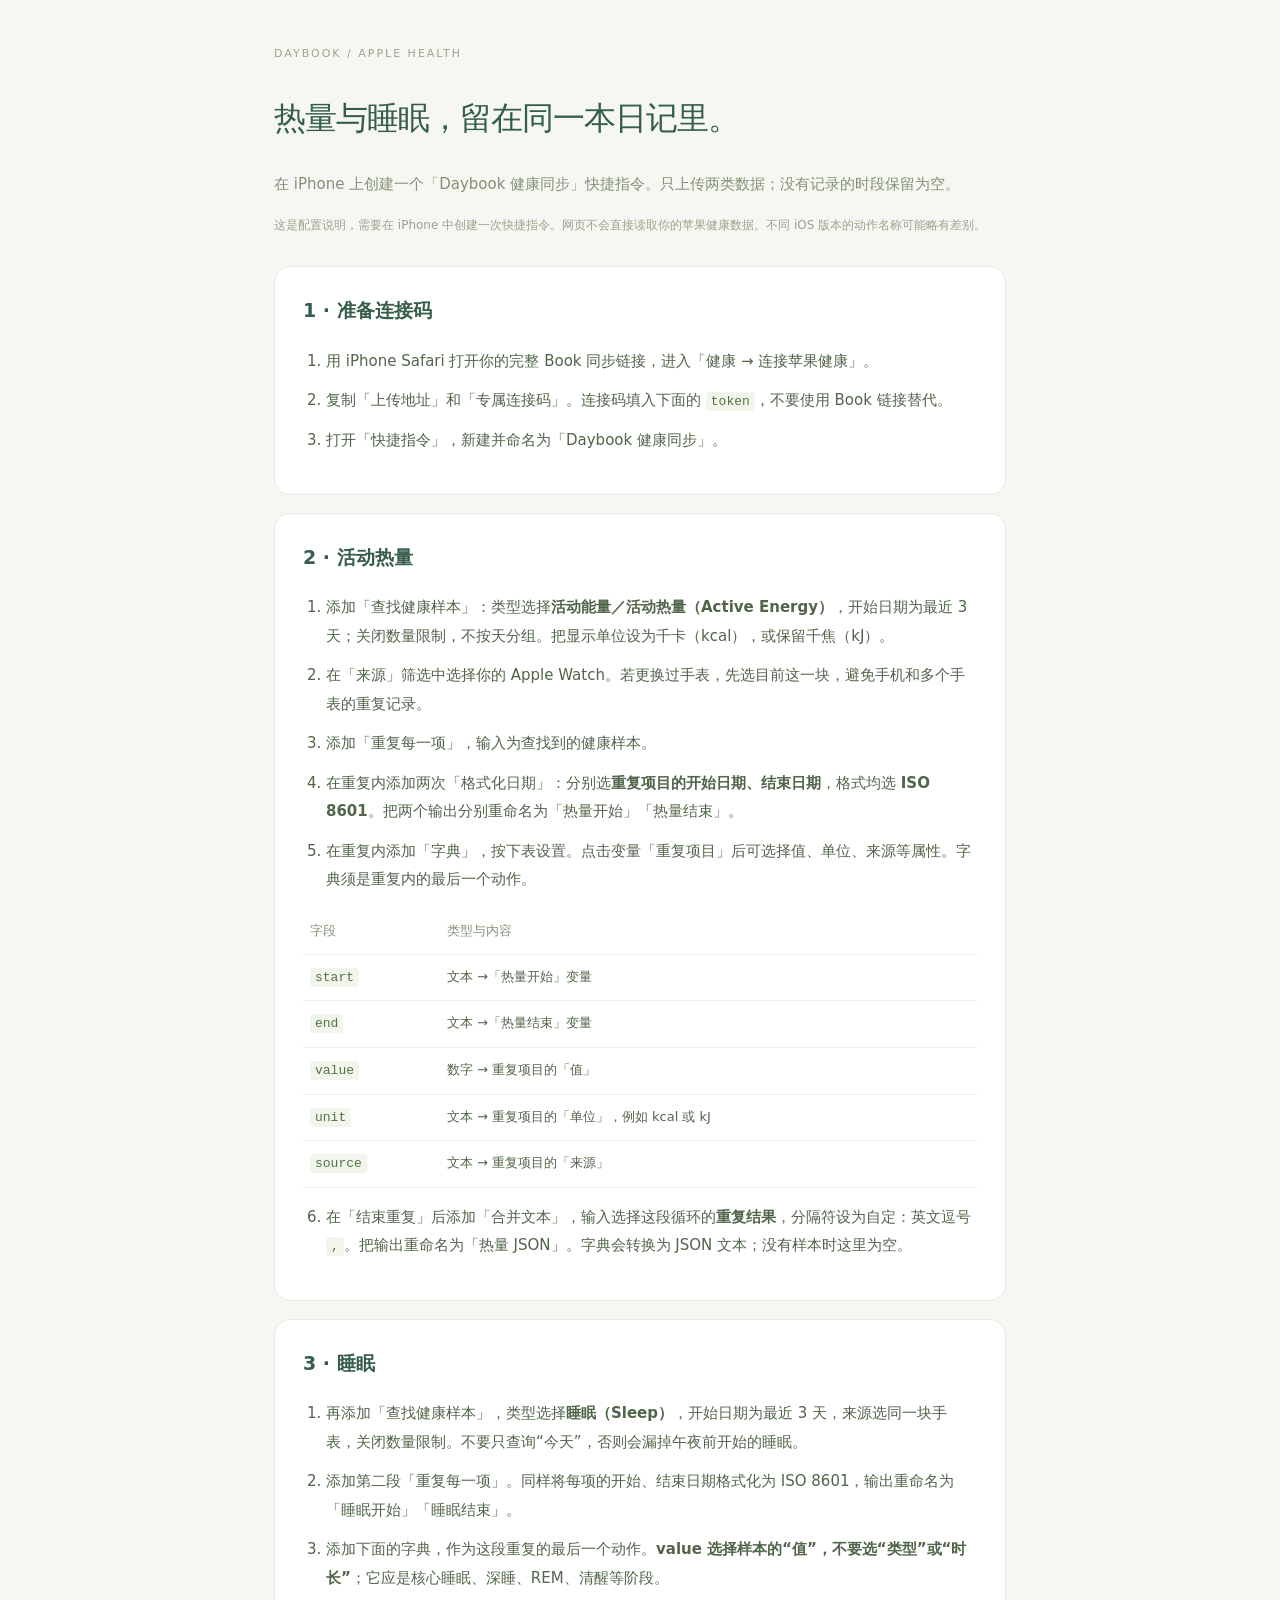
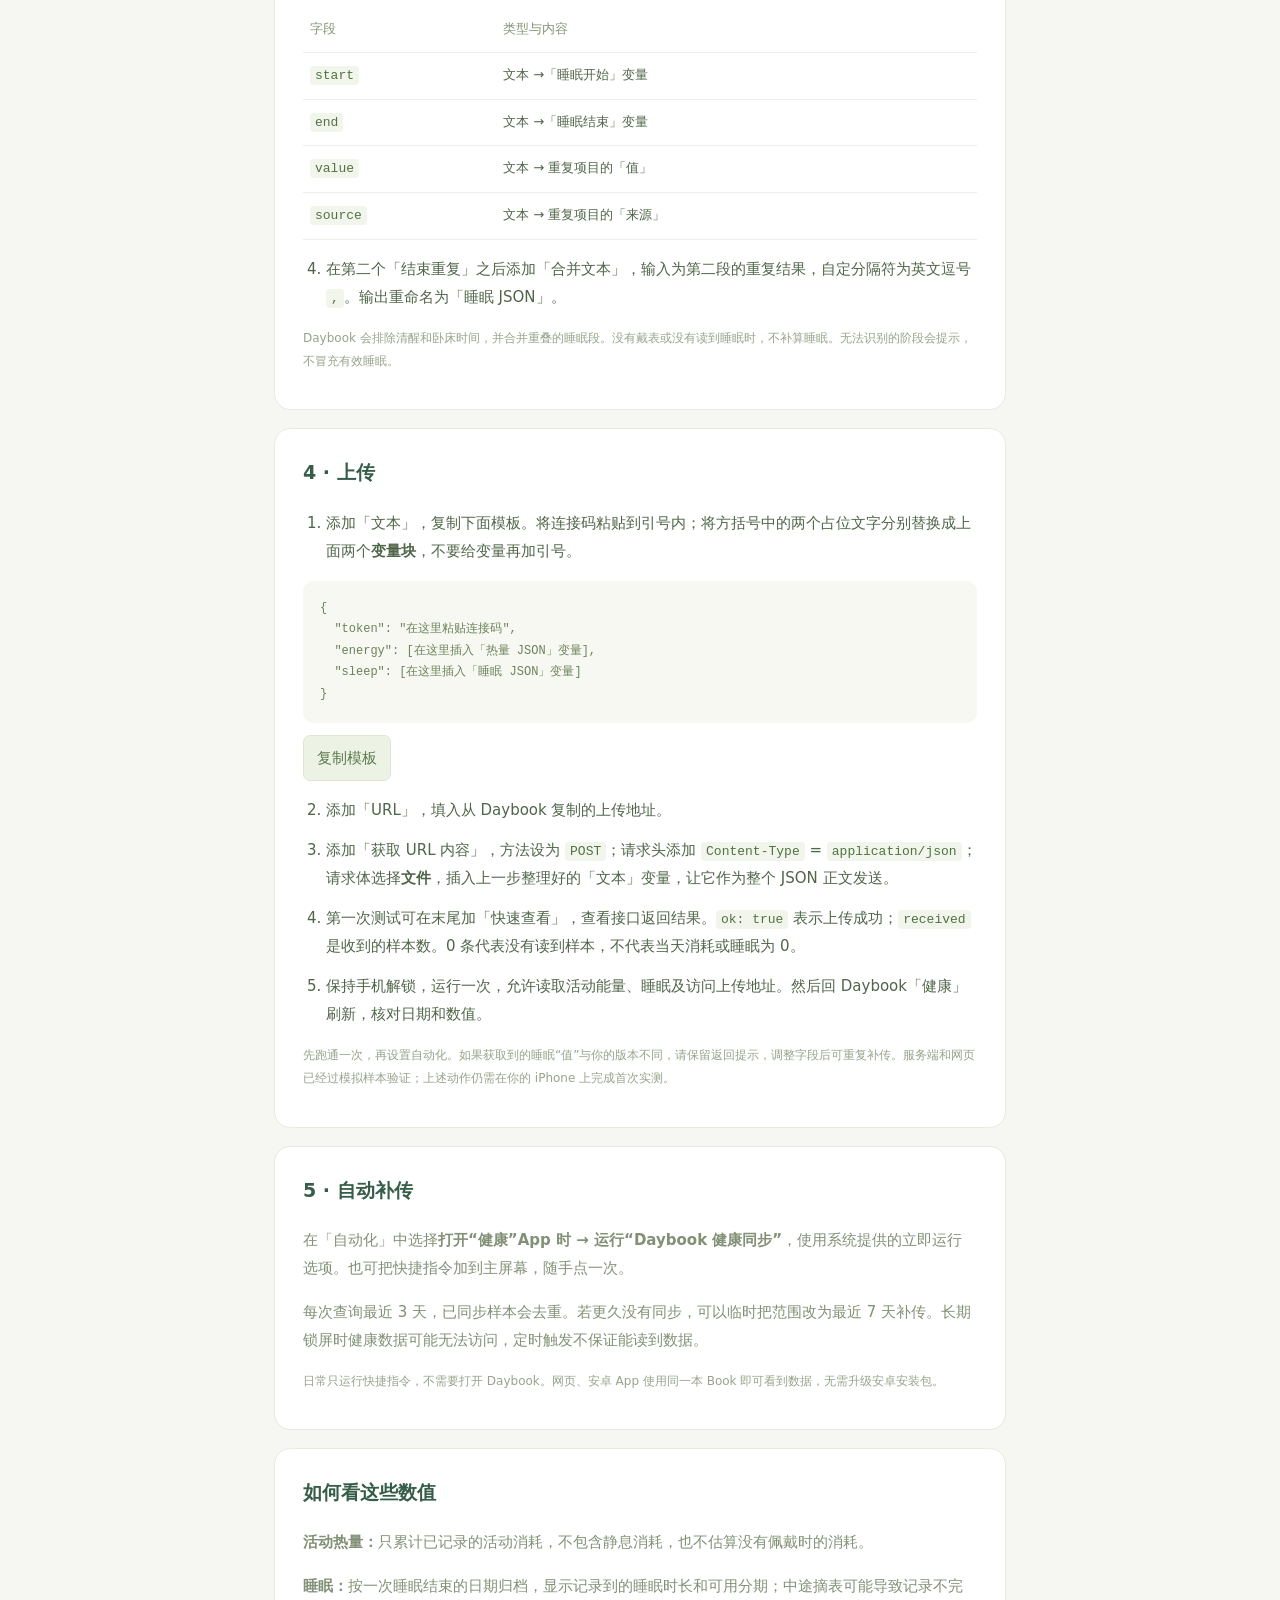
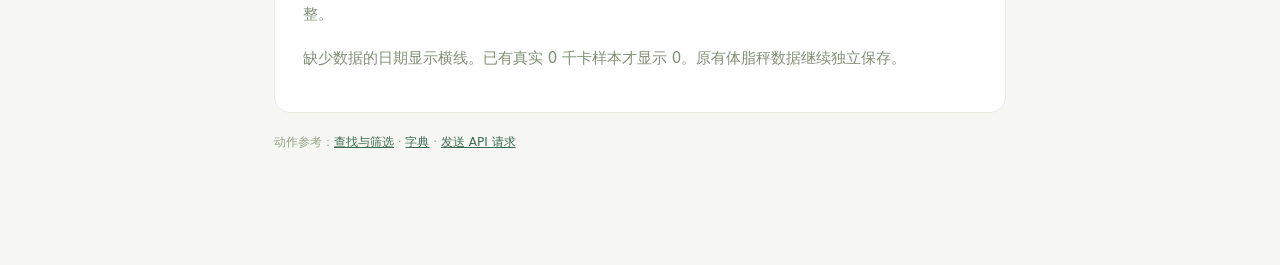
==== apple-health-setup.html @ 2fadf725 "Add Apple Health calorie and sleep sync with missing-data-aware charts" ====
<!doctype html><html lang="zh-CN"><head><meta charset="utf-8"><meta name="viewport" content="width=device-width,initial-scale=1"><meta name="referrer" content="no-referrer"><title>连接苹果健康 · Daybook</title><style>
*{box-sizing:border-box}body{margin:0;background:#f6f7f2;color:#506549;font:15px/1.9 system-ui,-apple-system,"Segoe UI",sans-serif}main{max-width:780px;padding:38px 24px 80px;margin:auto}header{margin-bottom:30px}h1{color:#355e4a;font-size:32px;font-weight:550;letter-spacing:-1px}h2{font-size:19px;color:#365d49;margin:0 0 18px}p{color:#829076}section{background:white;padding:25px 28px;border:1px solid #e5ebdf;border-radius:16px;margin:18px 0}ol{padding-left:23px}li{margin:11px 0}table{border-collapse:collapse;width:100%;font-size:13px}td,th{border-bottom:1px solid #edf0e8;padding:10px 7px;text-align:left;vertical-align:top}th{color:#849578;font-weight:500}code{background:#f1f5eb;border-radius:4px;padding:2px 5px;color:#527243;font-size:13px}pre{white-space:pre-wrap;overflow-wrap:anywhere;background:#f6f8f1;padding:17px;border-radius:10px;font:12px/1.8 ui-monospace,monospace;color:#6d825c}a{color:#3d6b52}.tag{font-size:11px;letter-spacing:2px;color:#9aa78b}.note{font-size:12px;color:#97a38b}.copy{font:inherit;background:#ecf3e5;border:1px solid #dce7d2;border-radius:7px;color:#5d794c;padding:8px 13px}details>summary{cursor:pointer;color:#728b60}@media(max-width:600px){main{padding:25px 15px 60px}section{padding:22px 18px}h1{font-size:28px}body{font-size:14px}table{font-size:12px}}
</style></head><body><main><header><span class="tag">DAYBOOK / APPLE HEALTH</span><h1>热量与睡眠，留在同一本日记里。</h1><p>在 iPhone 上创建一个「Daybook 健康同步」快捷指令。只上传两类数据；没有记录的时段保留为空。</p><p class="note">这是配置说明，需要在 iPhone 中创建一次快捷指令。网页不会直接读取你的苹果健康数据。不同 iOS 版本的动作名称可能略有差别。</p></header>
<section><h2>1 · 准备连接码</h2><ol><li>用 iPhone Safari 打开你的完整 Book 同步链接，进入「健康 → 连接苹果健康」。</li><li>复制「上传地址」和「专属连接码」。连接码填入下面的 <code>token</code>，不要使用 Book 链接替代。</li><li>打开「快捷指令」，新建并命名为「Daybook 健康同步」。</li></ol></section>
<section><h2>2 · 活动热量</h2><ol><li>添加「查找健康样本」：类型选择<strong>活动能量／活动热量（Active Energy）</strong>，开始日期为最近 3 天；关闭数量限制，不按天分组。把显示单位设为千卡（kcal），或保留千焦（kJ）。</li><li>在「来源」筛选中选择你的 Apple Watch。若更换过手表，先选目前这一块，避免手机和多个手表的重复记录。</li><li>添加「重复每一项」，输入为查找到的健康样本。</li><li>在重复内添加两次「格式化日期」：分别选<strong>重复项目的开始日期、结束日期</strong>，格式均选 <strong>ISO 8601</strong>。把两个输出分别重命名为「热量开始」「热量结束」。</li><li>在重复内添加「字典」，按下表设置。点击变量「重复项目」后可选择值、单位、来源等属性。字典须是重复内的最后一个动作。</li></ol>
<table><tr><th>字段</th><th>类型与内容</th></tr><tr><td><code>start</code></td><td>文本 →「热量开始」变量</td></tr><tr><td><code>end</code></td><td>文本 →「热量结束」变量</td></tr><tr><td><code>value</code></td><td>数字 → 重复项目的「值」</td></tr><tr><td><code>unit</code></td><td>文本 → 重复项目的「单位」，例如 kcal 或 kJ</td></tr><tr><td><code>source</code></td><td>文本 → 重复项目的「来源」</td></tr></table>
<ol start="6"><li>在「结束重复」后添加「合并文本」，输入选择这段循环的<strong>重复结果</strong>，分隔符设为自定：英文逗号 <code>,</code>。把输出重命名为「热量 JSON」。字典会转换为 JSON 文本；没有样本时这里为空。</li></ol></section>
<section><h2>3 · 睡眠</h2><ol><li>再添加「查找健康样本」，类型选择<strong>睡眠（Sleep）</strong>，开始日期为最近 3 天，来源选同一块手表，关闭数量限制。不要只查询“今天”，否则会漏掉午夜前开始的睡眠。</li><li>添加第二段「重复每一项」。同样将每项的开始、结束日期格式化为 ISO 8601，输出重命名为「睡眠开始」「睡眠结束」。</li><li>添加下面的字典，作为这段重复的最后一个动作。<strong>value 选择样本的“值”，不要选“类型”或“时长”</strong>；它应是核心睡眠、深睡、REM、清醒等阶段。</li></ol>
<table><tr><th>字段</th><th>类型与内容</th></tr><tr><td><code>start</code></td><td>文本 →「睡眠开始」变量</td></tr><tr><td><code>end</code></td><td>文本 →「睡眠结束」变量</td></tr><tr><td><code>value</code></td><td>文本 → 重复项目的「值」</td></tr><tr><td><code>source</code></td><td>文本 → 重复项目的「来源」</td></tr></table>
<ol start="4"><li>在第二个「结束重复」之后添加「合并文本」，输入为第二段的重复结果，自定分隔符为英文逗号 <code>,</code>。输出重命名为「睡眠 JSON」。</li></ol><p class="note">Daybook 会排除清醒和卧床时间，并合并重叠的睡眠段。没有戴表或没有读到睡眠时，不补算睡眠。无法识别的阶段会提示，不冒充有效睡眠。</p></section>
<section><h2>4 · 上传</h2><ol><li>添加「文本」，复制下面模板。将连接码粘贴到引号内；将方括号中的两个占位文字分别替换成上面两个<strong>变量块</strong>，不要给变量再加引号。</li></ol><pre id="payloadTemplate">{
  "token": "在这里粘贴连接码",
  "energy": [在这里插入「热量 JSON」变量],
  "sleep": [在这里插入「睡眠 JSON」变量]
}</pre><button class="copy" id="copyPayload">复制模板</button><ol start="2"><li>添加「URL」，填入从 Daybook 复制的上传地址。</li><li>添加「获取 URL 内容」，方法设为 <code>POST</code>；请求头添加 <code>Content-Type</code> = <code>application/json</code>；请求体选择<strong>文件</strong>，插入上一步整理好的「文本」变量，让它作为整个 JSON 正文发送。</li><li>第一次测试可在末尾加「快速查看」，查看接口返回结果。<code>ok: true</code> 表示上传成功；<code>received</code> 是收到的样本数。0 条代表没有读到样本，不代表当天消耗或睡眠为 0。</li><li>保持手机解锁，运行一次，允许读取活动能量、睡眠及访问上传地址。然后回 Daybook「健康」刷新，核对日期和数值。</li></ol><p class="note">先跑通一次，再设置自动化。如果获取到的睡眠“值”与你的版本不同，请保留返回提示，调整字段后可重复补传。服务端和网页已经过模拟样本验证；上述动作仍需在你的 iPhone 上完成首次实测。</p></section>
<section><h2>5 · 自动补传</h2><p>在「自动化」中选择<strong>打开“健康”App 时 → 运行“Daybook 健康同步”</strong>，使用系统提供的立即运行选项。也可把快捷指令加到主屏幕，随手点一次。</p><p>每次查询最近 3 天，已同步样本会去重。若更久没有同步，可以临时把范围改为最近 7 天补传。长期锁屏时健康数据可能无法访问，定时触发不保证能读到数据。</p><p class="note">日常只运行快捷指令，不需要打开 Daybook。网页、安卓 App 使用同一本 Book 即可看到数据，无需升级安卓安装包。</p></section>
<section><h2>如何看这些数值</h2><p><strong>活动热量：</strong>只累计已记录的活动消耗，不包含静息消耗，也不估算没有佩戴时的消耗。</p><p><strong>睡眠：</strong>按一次睡眠结束的日期归档，显示记录到的睡眠时长和可用分期；中途摘表可能导致记录不完整。</p><p>缺少数据的日期显示横线。已有真实 0 千卡样本才显示 0。原有体脂秤数据继续独立保存。</p></section>
<p class="note">动作参考：<a href="https://support.apple.com/en-asia/guide/shortcuts/apd3c845e881/ios">查找与筛选</a> · <a href="https://support.apple.com/en-ie/guide/shortcuts/apd43b69f337/ios">字典</a> · <a href="https://support.apple.com/en-ke/guide/shortcuts/apd58d46713f/ios">发送 API 请求</a></p></main><script>document.getElementById('copyPayload').onclick=async()=>{try{await navigator.clipboard.writeText(document.getElementById('payloadTemplate').textContent);document.getElementById('copyPayload').textContent='已复制';}catch{document.getElementById('copyPayload').textContent='请长按模板选择并复制';}};</script></body></html>
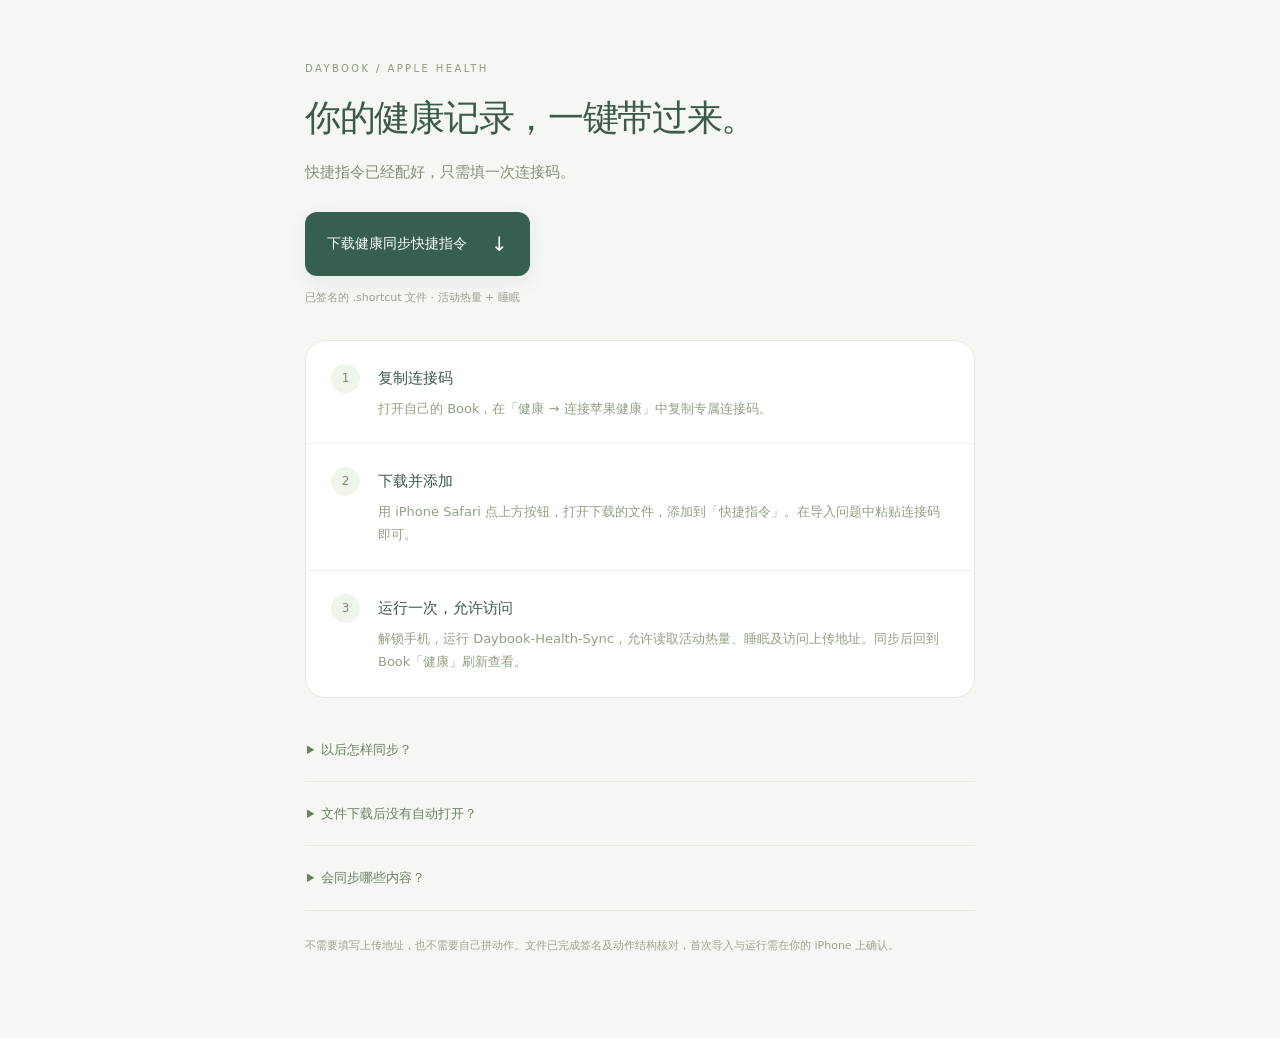
==== commit 025d382d: "Add signed one-code Apple Health shortcut and simplify import" ====
--- a/apple-health-setup.html
+++ b/apple-health-setup.html
@@ -1,18 +1,20 @@
-<!doctype html><html lang="zh-CN"><head><meta charset="utf-8"><meta name="viewport" content="width=device-width,initial-scale=1"><meta name="referrer" content="no-referrer"><title>连接苹果健康 · Daybook</title><style>
-*{box-sizing:border-box}body{margin:0;background:#f6f7f2;color:#506549;font:15px/1.9 system-ui,-apple-system,"Segoe UI",sans-serif}main{max-width:780px;padding:38px 24px 80px;margin:auto}header{margin-bottom:30px}h1{color:#355e4a;font-size:32px;font-weight:550;letter-spacing:-1px}h2{font-size:19px;color:#365d49;margin:0 0 18px}p{color:#829076}section{background:white;padding:25px 28px;border:1px solid #e5ebdf;border-radius:16px;margin:18px 0}ol{padding-left:23px}li{margin:11px 0}table{border-collapse:collapse;width:100%;font-size:13px}td,th{border-bottom:1px solid #edf0e8;padding:10px 7px;text-align:left;vertical-align:top}th{color:#849578;font-weight:500}code{background:#f1f5eb;border-radius:4px;padding:2px 5px;color:#527243;font-size:13px}pre{white-space:pre-wrap;overflow-wrap:anywhere;background:#f6f8f1;padding:17px;border-radius:10px;font:12px/1.8 ui-monospace,monospace;color:#6d825c}a{color:#3d6b52}.tag{font-size:11px;letter-spacing:2px;color:#9aa78b}.note{font-size:12px;color:#97a38b}.copy{font:inherit;background:#ecf3e5;border:1px solid #dce7d2;border-radius:7px;color:#5d794c;padding:8px 13px}details>summary{cursor:pointer;color:#728b60}@media(max-width:600px){main{padding:25px 15px 60px}section{padding:22px 18px}h1{font-size:28px}body{font-size:14px}table{font-size:12px}}
-</style></head><body><main><header><span class="tag">DAYBOOK / APPLE HEALTH</span><h1>热量与睡眠，留在同一本日记里。</h1><p>在 iPhone 上创建一个「Daybook 健康同步」快捷指令。只上传两类数据；没有记录的时段保留为空。</p><p class="note">这是配置说明，需要在 iPhone 中创建一次快捷指令。网页不会直接读取你的苹果健康数据。不同 iOS 版本的动作名称可能略有差别。</p></header>
-<section><h2>1 · 准备连接码</h2><ol><li>用 iPhone Safari 打开你的完整 Book 同步链接，进入「健康 → 连接苹果健康」。</li><li>复制「上传地址」和「专属连接码」。连接码填入下面的 <code>token</code>，不要使用 Book 链接替代。</li><li>打开「快捷指令」，新建并命名为「Daybook 健康同步」。</li></ol></section>
-<section><h2>2 · 活动热量</h2><ol><li>添加「查找健康样本」：类型选择<strong>活动能量／活动热量（Active Energy）</strong>，开始日期为最近 3 天；关闭数量限制，不按天分组。把显示单位设为千卡（kcal），或保留千焦（kJ）。</li><li>在「来源」筛选中选择你的 Apple Watch。若更换过手表，先选目前这一块，避免手机和多个手表的重复记录。</li><li>添加「重复每一项」，输入为查找到的健康样本。</li><li>在重复内添加两次「格式化日期」：分别选<strong>重复项目的开始日期、结束日期</strong>，格式均选 <strong>ISO 8601</strong>。把两个输出分别重命名为「热量开始」「热量结束」。</li><li>在重复内添加「字典」，按下表设置。点击变量「重复项目」后可选择值、单位、来源等属性。字典须是重复内的最后一个动作。</li></ol>
-<table><tr><th>字段</th><th>类型与内容</th></tr><tr><td><code>start</code></td><td>文本 →「热量开始」变量</td></tr><tr><td><code>end</code></td><td>文本 →「热量结束」变量</td></tr><tr><td><code>value</code></td><td>数字 → 重复项目的「值」</td></tr><tr><td><code>unit</code></td><td>文本 → 重复项目的「单位」，例如 kcal 或 kJ</td></tr><tr><td><code>source</code></td><td>文本 → 重复项目的「来源」</td></tr></table>
-<ol start="6"><li>在「结束重复」后添加「合并文本」，输入选择这段循环的<strong>重复结果</strong>，分隔符设为自定：英文逗号 <code>,</code>。把输出重命名为「热量 JSON」。字典会转换为 JSON 文本；没有样本时这里为空。</li></ol></section>
-<section><h2>3 · 睡眠</h2><ol><li>再添加「查找健康样本」，类型选择<strong>睡眠（Sleep）</strong>，开始日期为最近 3 天，来源选同一块手表，关闭数量限制。不要只查询“今天”，否则会漏掉午夜前开始的睡眠。</li><li>添加第二段「重复每一项」。同样将每项的开始、结束日期格式化为 ISO 8601，输出重命名为「睡眠开始」「睡眠结束」。</li><li>添加下面的字典，作为这段重复的最后一个动作。<strong>value 选择样本的“值”，不要选“类型”或“时长”</strong>；它应是核心睡眠、深睡、REM、清醒等阶段。</li></ol>
-<table><tr><th>字段</th><th>类型与内容</th></tr><tr><td><code>start</code></td><td>文本 →「睡眠开始」变量</td></tr><tr><td><code>end</code></td><td>文本 →「睡眠结束」变量</td></tr><tr><td><code>value</code></td><td>文本 → 重复项目的「值」</td></tr><tr><td><code>source</code></td><td>文本 → 重复项目的「来源」</td></tr></table>
-<ol start="4"><li>在第二个「结束重复」之后添加「合并文本」，输入为第二段的重复结果，自定分隔符为英文逗号 <code>,</code>。输出重命名为「睡眠 JSON」。</li></ol><p class="note">Daybook 会排除清醒和卧床时间，并合并重叠的睡眠段。没有戴表或没有读到睡眠时，不补算睡眠。无法识别的阶段会提示，不冒充有效睡眠。</p></section>
-<section><h2>4 · 上传</h2><ol><li>添加「文本」，复制下面模板。将连接码粘贴到引号内；将方括号中的两个占位文字分别替换成上面两个<strong>变量块</strong>，不要给变量再加引号。</li></ol><pre id="payloadTemplate">{
-  "token": "在这里粘贴连接码",
-  "energy": [在这里插入「热量 JSON」变量],
-  "sleep": [在这里插入「睡眠 JSON」变量]
-}</pre><button class="copy" id="copyPayload">复制模板</button><ol start="2"><li>添加「URL」，填入从 Daybook 复制的上传地址。</li><li>添加「获取 URL 内容」，方法设为 <code>POST</code>；请求头添加 <code>Content-Type</code> = <code>application/json</code>；请求体选择<strong>文件</strong>，插入上一步整理好的「文本」变量，让它作为整个 JSON 正文发送。</li><li>第一次测试可在末尾加「快速查看」，查看接口返回结果。<code>ok: true</code> 表示上传成功；<code>received</code> 是收到的样本数。0 条代表没有读到样本，不代表当天消耗或睡眠为 0。</li><li>保持手机解锁，运行一次，允许读取活动能量、睡眠及访问上传地址。然后回 Daybook「健康」刷新，核对日期和数值。</li></ol><p class="note">先跑通一次，再设置自动化。如果获取到的睡眠“值”与你的版本不同，请保留返回提示，调整字段后可重复补传。服务端和网页已经过模拟样本验证；上述动作仍需在你的 iPhone 上完成首次实测。</p></section>
-<section><h2>5 · 自动补传</h2><p>在「自动化」中选择<strong>打开“健康”App 时 → 运行“Daybook 健康同步”</strong>，使用系统提供的立即运行选项。也可把快捷指令加到主屏幕，随手点一次。</p><p>每次查询最近 3 天，已同步样本会去重。若更久没有同步，可以临时把范围改为最近 7 天补传。长期锁屏时健康数据可能无法访问，定时触发不保证能读到数据。</p><p class="note">日常只运行快捷指令，不需要打开 Daybook。网页、安卓 App 使用同一本 Book 即可看到数据，无需升级安卓安装包。</p></section>
-<section><h2>如何看这些数值</h2><p><strong>活动热量：</strong>只累计已记录的活动消耗，不包含静息消耗，也不估算没有佩戴时的消耗。</p><p><strong>睡眠：</strong>按一次睡眠结束的日期归档，显示记录到的睡眠时长和可用分期；中途摘表可能导致记录不完整。</p><p>缺少数据的日期显示横线。已有真实 0 千卡样本才显示 0。原有体脂秤数据继续独立保存。</p></section>
-<p class="note">动作参考：<a href="https://support.apple.com/en-asia/guide/shortcuts/apd3c845e881/ios">查找与筛选</a> · <a href="https://support.apple.com/en-ie/guide/shortcuts/apd43b69f337/ios">字典</a> · <a href="https://support.apple.com/en-ke/guide/shortcuts/apd58d46713f/ios">发送 API 请求</a></p></main><script>document.getElementById('copyPayload').onclick=async()=>{try{await navigator.clipboard.writeText(document.getElementById('payloadTemplate').textContent);document.getElementById('copyPayload').textContent='已复制';}catch{document.getElementById('copyPayload').textContent='请长按模板选择并复制';}};</script></body></html>
+<!doctype html>
+<html lang="zh-CN">
+<head><meta charset="utf-8"><meta name="viewport" content="width=device-width,initial-scale=1"><meta name="referrer" content="no-referrer"><title>导入健康同步 · Daybook</title>
+<style>
+*{box-sizing:border-box}body{margin:0;background:#f5f7f2;color:#3c5949;font:15px/1.8 system-ui,-apple-system,"Segoe UI",sans-serif}main{max-width:720px;padding:60px 25px 70px;margin:auto}.eyebrow{font-size:10px;letter-spacing:2.4px;color:#8d9c83}h1{font-size:36px;line-height:1.3;font-weight:550;letter-spacing:-1.3px;margin:17px 0}p{color:#819078}header>p{margin:0 0 26px}.download{display:inline-flex;gap:24px;align-items:center;background:#365f4d;color:#fff;padding:14px 22px;border-radius:12px;text-decoration:none;font-size:14px;box-shadow:0 6px 20px #365f4d15}.download span{font-size:20px}.meta{font-size:11px;color:#96a18f;margin:12px 0 32px}.steps{list-style:none;padding:0;margin:0;background:#fff;border:1px solid #e4eadf;border-radius:20px;overflow:hidden}.steps li{display:flex;gap:18px;padding:23px 25px}.steps li+li{border-top:1px solid #eef1e9}.num{width:29px;height:29px;flex:0 0 29px;border-radius:50%;background:#f0f5eb;color:#78916a;text-align:center;font-size:12px;line-height:29px}.steps h2{font-size:15px;font-weight:550;margin:1px 0 5px}.steps p{font-size:13px;margin:0;color:#91a086}details{font-size:13px;border-bottom:1px solid #e4eadf;padding:20px 2px}details:first-of-type{margin-top:20px}summary{cursor:pointer;color:#6a8260}details p{margin:14px 0 0;font-size:12px}.footnote{font-size:11px;line-height:1.9;margin-top:25px;color:#99a58f}a{color:#477451}code{font-size:11px;background:#edf2e7;padding:2px 5px;border-radius:4px}@media(max-width:520px){main{padding:36px 19px 45px}h1{font-size:30px}.steps li{padding:21px 18px;gap:13px}.download{width:100%;justify-content:space-between}}
+</style></head>
+<body><main>
+<header><div class="eyebrow">DAYBOOK / APPLE HEALTH</div><h1>你的健康记录，一键带过来。</h1><p>快捷指令已经配好，只需填一次连接码。</p>
+<a class="download" href="./Daybook-Health-Sync.shortcut?v=1" download="Daybook-Health-Sync.shortcut">下载健康同步快捷指令 <span aria-hidden="true">↓</span></a>
+<div class="meta">已签名的 .shortcut 文件 · 活动热量 + 睡眠</div></header>
+<ol class="steps">
+<li><span class="num">1</span><div><h2>复制连接码</h2><p>打开自己的 Book，在「健康 → 连接苹果健康」中复制专属连接码。</p></div></li>
+<li><span class="num">2</span><div><h2>下载并添加</h2><p>用 iPhone Safari 点上方按钮，打开下载的文件，添加到「快捷指令」。在导入问题中粘贴连接码即可。</p></div></li>
+<li><span class="num">3</span><div><h2>运行一次，允许访问</h2><p>解锁手机，运行 Daybook-Health-Sync，允许读取活动热量、睡眠及访问上传地址。同步后回到 Book「健康」刷新查看。</p></div></li>
+</ol>
+<details><summary>以后怎样同步？</summary><p>点一次快捷指令即可补传最近 3 天的数据，重复样本会去重。也可在「快捷指令 → 自动化」设置：打开「健康」App 时 → 运行 Daybook-Health-Sync。自动化触发需要在你的手机上单独设置一次。</p></details>
+<details><summary>文件下载后没有自动打开？</summary><p>在 Safari 的下载列表或「文件 → 下载项」中点开 <code>Daybook-Health-Sync.shortcut</code>，按系统提示添加。首次运行的健康与网络权限仍需你确认；锁屏时健康数据可能无法读取。</p></details>
+<details><summary>会同步哪些内容？</summary><p>仅上传有记录的活动热量和睡眠到当前 Book。没有戴表、没有样本的时段保持为空，不推算全天消耗。连接码只允许上传这两类记录，可在 Book 中重新生成以停用旧连接。</p><p>网页、安卓 App 使用同一个 Book 链接即可查看结果，无需更新安卓安装包。</p></details>
+<p class="footnote">不需要填写上传地址，也不需要自己拼动作。文件已完成签名及动作结构核对，首次导入与运行需在你的 iPhone 上确认。</p>
+</main></body></html>
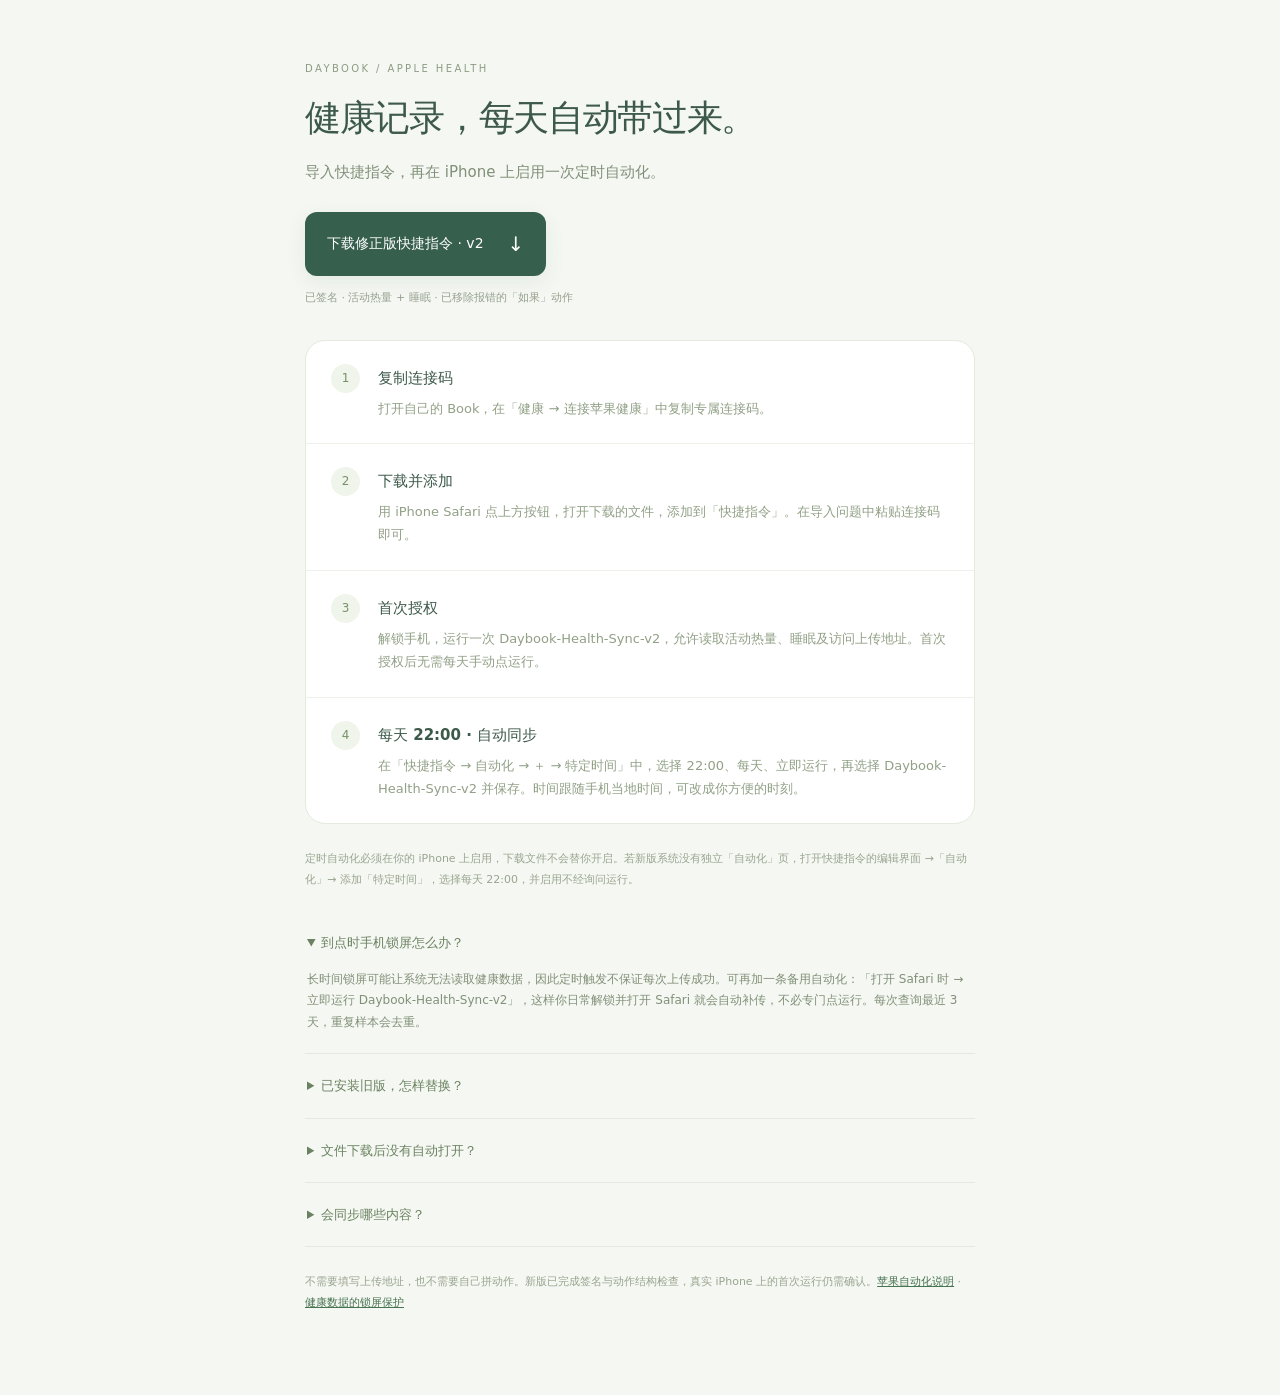
==== commit c0d07f29: "Fix invalid Apple Health shortcut condition and document daily automation" ====
--- a/apple-health-setup.html
+++ b/apple-health-setup.html
@@ -5,16 +5,19 @@
 *{box-sizing:border-box}body{margin:0;background:#f5f7f2;color:#3c5949;font:15px/1.8 system-ui,-apple-system,"Segoe UI",sans-serif}main{max-width:720px;padding:60px 25px 70px;margin:auto}.eyebrow{font-size:10px;letter-spacing:2.4px;color:#8d9c83}h1{font-size:36px;line-height:1.3;font-weight:550;letter-spacing:-1.3px;margin:17px 0}p{color:#819078}header>p{margin:0 0 26px}.download{display:inline-flex;gap:24px;align-items:center;background:#365f4d;color:#fff;padding:14px 22px;border-radius:12px;text-decoration:none;font-size:14px;box-shadow:0 6px 20px #365f4d15}.download span{font-size:20px}.meta{font-size:11px;color:#96a18f;margin:12px 0 32px}.steps{list-style:none;padding:0;margin:0;background:#fff;border:1px solid #e4eadf;border-radius:20px;overflow:hidden}.steps li{display:flex;gap:18px;padding:23px 25px}.steps li+li{border-top:1px solid #eef1e9}.num{width:29px;height:29px;flex:0 0 29px;border-radius:50%;background:#f0f5eb;color:#78916a;text-align:center;font-size:12px;line-height:29px}.steps h2{font-size:15px;font-weight:550;margin:1px 0 5px}.steps p{font-size:13px;margin:0;color:#91a086}details{font-size:13px;border-bottom:1px solid #e4eadf;padding:20px 2px}details:first-of-type{margin-top:20px}summary{cursor:pointer;color:#6a8260}details p{margin:14px 0 0;font-size:12px}.footnote{font-size:11px;line-height:1.9;margin-top:25px;color:#99a58f}a{color:#477451}code{font-size:11px;background:#edf2e7;padding:2px 5px;border-radius:4px}@media(max-width:520px){main{padding:36px 19px 45px}h1{font-size:30px}.steps li{padding:21px 18px;gap:13px}.download{width:100%;justify-content:space-between}}
 </style></head>
 <body><main>
-<header><div class="eyebrow">DAYBOOK / APPLE HEALTH</div><h1>你的健康记录，一键带过来。</h1><p>快捷指令已经配好，只需填一次连接码。</p>
-<a class="download" href="./Daybook-Health-Sync.shortcut?v=1" download="Daybook-Health-Sync.shortcut">下载健康同步快捷指令 <span aria-hidden="true">↓</span></a>
-<div class="meta">已签名的 .shortcut 文件 · 活动热量 + 睡眠</div></header>
+<header><div class="eyebrow">DAYBOOK / APPLE HEALTH</div><h1>健康记录，每天自动带过来。</h1><p>导入快捷指令，再在 iPhone 上启用一次定时自动化。</p>
+<a class="download" href="./Daybook-Health-Sync-v2.shortcut?v=2" download="Daybook-Health-Sync-v2.shortcut">下载修正版快捷指令 · v2 <span aria-hidden="true">↓</span></a>
+<div class="meta">已签名 · 活动热量 + 睡眠 · 已移除报错的「如果」动作</div></header>
 <ol class="steps">
 <li><span class="num">1</span><div><h2>复制连接码</h2><p>打开自己的 Book，在「健康 → 连接苹果健康」中复制专属连接码。</p></div></li>
 <li><span class="num">2</span><div><h2>下载并添加</h2><p>用 iPhone Safari 点上方按钮，打开下载的文件，添加到「快捷指令」。在导入问题中粘贴连接码即可。</p></div></li>
-<li><span class="num">3</span><div><h2>运行一次，允许访问</h2><p>解锁手机，运行 Daybook-Health-Sync，允许读取活动热量、睡眠及访问上传地址。同步后回到 Book「健康」刷新查看。</p></div></li>
+<li><span class="num">3</span><div><h2>首次授权</h2><p>解锁手机，运行一次 Daybook-Health-Sync-v2，允许读取活动热量、睡眠及访问上传地址。首次授权后无需每天手动点运行。</p></div></li>
+<li id="daily"><span class="num">4</span><div><h2>每天 22:00 · 自动同步</h2><p>在「快捷指令 → 自动化 → ＋ → 特定时间」中，选择 22:00、每天、立即运行，再选择 Daybook-Health-Sync-v2 并保存。时间跟随手机当地时间，可改成你方便的时刻。</p></div></li>
 </ol>
-<details><summary>以后怎样同步？</summary><p>点一次快捷指令即可补传最近 3 天的数据，重复样本会去重。也可在「快捷指令 → 自动化」设置：打开「健康」App 时 → 运行 Daybook-Health-Sync。自动化触发需要在你的手机上单独设置一次。</p></details>
-<details><summary>文件下载后没有自动打开？</summary><p>在 Safari 的下载列表或「文件 → 下载项」中点开 <code>Daybook-Health-Sync.shortcut</code>，按系统提示添加。首次运行的健康与网络权限仍需你确认；锁屏时健康数据可能无法读取。</p></details>
+<p class="footnote">定时自动化必须在你的 iPhone 上启用，下载文件不会替你开启。若新版系统没有独立「自动化」页，打开快捷指令的编辑界面 →「自动化」→ 添加「特定时间」，选择每天 22:00，并启用不经询问运行。</p>
+<details open><summary>到点时手机锁屏怎么办？</summary><p>长时间锁屏可能让系统无法读取健康数据，因此定时触发不保证每次上传成功。可再加一条备用自动化：「打开 Safari 时 → 立即运行 Daybook-Health-Sync-v2」，这样你日常解锁并打开 Safari 就会自动补传，不必专门点运行。每次查询最近 3 天，重复样本会去重。</p></details>
+<details><summary>已安装旧版，怎样替换？</summary><p>导入带 v2 名称的修正版，并填写同一个连接码。以后所有自动化都选 Daybook-Health-Sync-v2；旧版可移除，不要继续使用带空白「如果」条件的旧快捷指令。</p></details>
+<details><summary>文件下载后没有自动打开？</summary><p>在 Safari 的下载列表或「文件 → 下载项」中点开 <code>Daybook-Health-Sync-v2.shortcut</code>，按系统提示添加。首次运行的健康与网络权限仍需你确认。</p></details>
 <details><summary>会同步哪些内容？</summary><p>仅上传有记录的活动热量和睡眠到当前 Book。没有戴表、没有样本的时段保持为空，不推算全天消耗。连接码只允许上传这两类记录，可在 Book 中重新生成以停用旧连接。</p><p>网页、安卓 App 使用同一个 Book 链接即可查看结果，无需更新安卓安装包。</p></details>
-<p class="footnote">不需要填写上传地址，也不需要自己拼动作。文件已完成签名及动作结构核对，首次导入与运行需在你的 iPhone 上确认。</p>
+<p class="footnote">不需要填写上传地址，也不需要自己拼动作。新版已完成签名与动作结构检查，真实 iPhone 上的首次运行仍需确认。<a href="https://support.apple.com/en-asia/guide/shortcuts/apdfbdbd7123/ios">苹果自动化说明</a> · <a href="https://support.apple.com/guide/security/protecting-access-to-users-health-data-sec88be9900f/web">健康数据的锁屏保护</a></p>
 </main></body></html>
